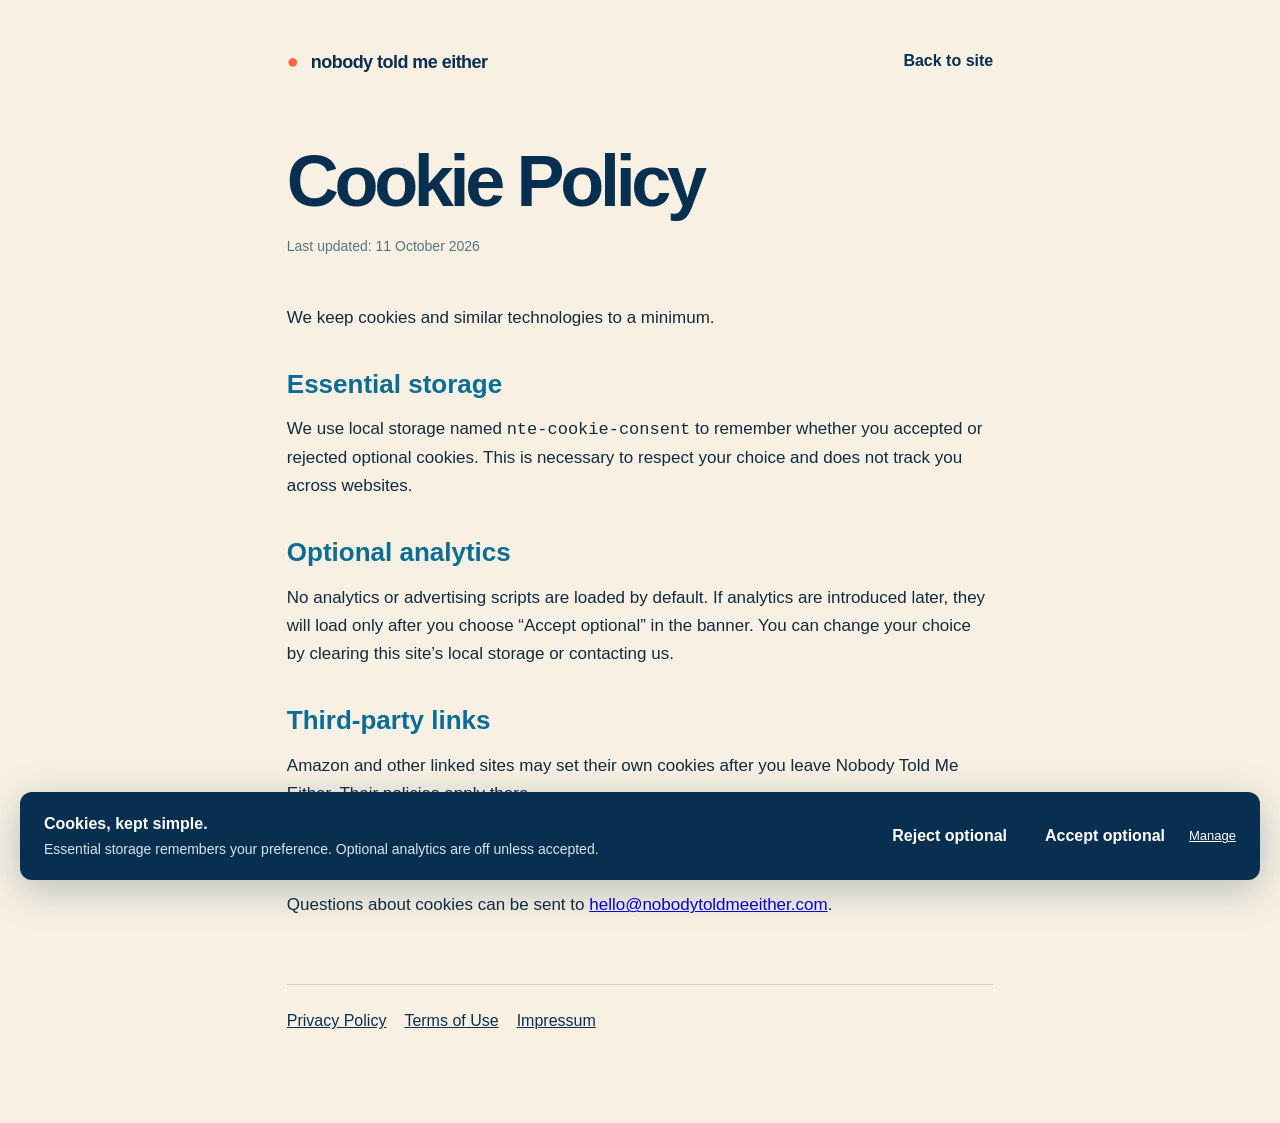
==== cookies.html @ db4ace08 "Add SEO, cookie consent and legal pages" ====
<!doctype html><html lang="en"><head><meta charset="UTF-8"><meta name="viewport" content="width=device-width,initial-scale=1"><meta name="description" content="Cookie Policy for Nobody Told Me Either."><title>Cookie Policy | Nobody Told Me Either</title><link rel="stylesheet" href="styles.css"><link rel="stylesheet" href="legal.css"></head><body class="legal"><main class="legal-shell"><div class="legal-top"><a class="brand" href="index.html"><span class="brand-mark">●</span> nobody told me either</a><a href="index.html">Back to site</a></div><h1>Cookie Policy</h1><p class="updated">Last updated: 11 October 2026</p><p>We keep cookies and similar technologies to a minimum.</p><h2>Essential storage</h2><p>We use local storage named <code>nte-cookie-consent</code> to remember whether you accepted or rejected optional cookies. This is necessary to respect your choice and does not track you across websites.</p><h2>Optional analytics</h2><p>No analytics or advertising scripts are loaded by default. If analytics are introduced later, they will load only after you choose “Accept optional” in the banner. You can change your choice by clearing this site’s local storage or contacting us.</p><h2>Third-party links</h2><p>Amazon and other linked sites may set their own cookies after you leave Nobody Told Me Either. Their policies apply there.</p><h2>Contact</h2><p>Questions about cookies can be sent to <a href="mailto:hello@nobodytoldmeeither.com">hello@nobodytoldmeeither.com</a>.</p><div class="legal-footer"><a href="privacy.html">Privacy Policy</a><a href="terms.html">Terms of Use</a><a href="impressum.html">Impressum</a></div></main><div class="cookie-banner" id="cookie-banner" hidden><div><strong>Cookies, kept simple.</strong><p>Essential storage remembers your preference. Optional analytics are off unless accepted.</p></div><div class="cookie-actions"><button data-consent="reject">Reject optional</button><button class="button button-orange" data-consent="accept">Accept optional</button><a href="cookies.html">Manage</a></div></div><script src="consent.js"></script></body></html>
---- styles.css ----
:root{--navy:#082f4f;--ink:#102b40;--sky:#0a9dca;--blue:#0b6c96;--orange:#ff6242;--cream:#f8f1e3;--green:#6eaf53;--yellow:#f6c74d;--line:rgba(8,47,79,.15)}*{box-sizing:border-box}html{scroll-behavior:smooth}body{margin:0;color:var(--ink);font-family:'DM Sans',sans-serif;background:var(--cream);font-size:16px;line-height:1.5}.nav-wrap{position:absolute;top:0;left:0;right:0;z-index:5}.nav{max-width:1240px;margin:auto;padding:26px 5vw;display:flex;align-items:center;justify-content:space-between}.brand{font-family:'Space Grotesk',sans-serif;color:white;text-decoration:none;font-weight:700;letter-spacing:-.03em;font-size:18px}.brand-mark{display:inline-block;color:var(--orange);font-size:20px;margin-right:8px}.nav-links{display:flex;gap:29px;align-items:center}.nav-links a{color:white;text-decoration:none;font-size:14px}.nav-links a:not(.nav-cta){opacity:.82}.nav-cta{background:var(--orange);padding:11px 18px;border-radius:999px;font-weight:700}.menu{display:none;background:none;border:1px solid rgba(255,255,255,.4);color:white;border-radius:99px;padding:8px 13px}.hero{min-height:720px;background:var(--sky);color:white;display:grid;grid-template-columns:1fr 1fr;align-items:center;padding:120px 6vw 70px;overflow:hidden;position:relative}.hero:after{content:'';position:absolute;inset:auto 0 0;height:42px;background:var(--cream);clip-path:polygon(0 100%,100% 15%,100% 100%)}.hero-copy{max-width:630px;position:relative;z-index:2}.eyebrow,.section-label{font-size:12px;font-weight:700;letter-spacing:.16em;text-transform:uppercase;margin:0 0 18px}.eyebrow-dot{display:inline-block;width:8px;height:8px;background:var(--orange);border-radius:50%;margin-right:8px}.hero h1{font:600 clamp(46px,6.1vw,82px)/.96 'Space Grotesk',sans-serif;letter-spacing:-.06em;margin:0 0 26px;max-width:700px}.hero h1 em,.closing em{font-style:normal;color:#ffd276}.lede{font-size:20px;line-height:1.45;max-width:540px;color:rgba(255,255,255,.88)}.hero-actions{display:flex;gap:24px;align-items:center;margin-top:33px}.button{display:inline-block;border-radius:999px;text-decoration:none;font-weight:700;padding:14px 22px;transition:transform .2s,box-shadow .2s}.button:hover{transform:translateY(-2px);box-shadow:0 8px 18px #0002}.button-primary{background:white;color:var(--navy)}.text-link{color:inherit;text-decoration:none;font-weight:700;border-bottom:1px solid currentColor;padding-bottom:4px}.text-link span{margin-left:7px}.hero-note{display:flex;gap:13px;align-items:center;color:rgba(255,255,255,.68);font-size:12px;margin-top:54px;text-transform:uppercase;letter-spacing:.08em}.rule{height:1px;width:32px;background:rgba(255,255,255,.4)}.hero-art{height:620px;display:flex;align-items:flex-end;justify-content:center;position:relative}.hero-art img{height:680px;max-width:100%;object-fit:contain;mix-blend-mode:multiply;position:relative;z-index:1;filter:saturate(1.06)}.art-glow{position:absolute;width:470px;height:470px;background:#f7cb6a55;border-radius:50%;right:4%;top:6%}.intro-band{background:var(--navy);color:white;padding:52px 7vw;display:grid;grid-template-columns:150px 1fr 140px;gap:32px;align-items:center}.section-label{color:#ffcf6b;margin:0}.intro-band p{font:500 clamp(24px,3vw,40px)/1.1 'Space Grotesk',sans-serif;letter-spacing:-.04em;max-width:840px;margin:0}.sun-stamp{justify-self:end;border:1px solid #ffcf6b;border-radius:50%;width:100px;height:100px;display:grid;place-items:center;text-align:center;color:#ffcf6b;font-size:11px;line-height:1.15;font-weight:700;letter-spacing:.1em;transform:rotate(10deg)}.section-pad{padding:110px 7vw}.section-heading{display:flex;justify-content:space-between;align-items:end;margin-bottom:44px}.section-heading h2,.book-copy h2,.closing h2{font:600 clamp(42px,5vw,70px)/.98 'Space Grotesk',sans-serif;letter-spacing:-.06em;margin:0}.heading-side{max-width:240px;margin:0;color:#486176}.tip-grid{display:grid;grid-template-columns:repeat(3,1fr);gap:18px}.tip-card{min-height:320px;padding:28px;border-radius:3px;display:flex;flex-direction:column}.tip-blue{background:#c7ecf2}.tip-orange{background:#ffaf6a}.tip-green{background:#b7d782}.tip-number{font:700 14px 'Space Grotesk';opacity:.6}.tip-card h3{font:600 33px/1 'Space Grotesk';letter-spacing:-.05em;margin:48px 0 14px}.tip-card p{max-width:300px;margin:0;font-size:16px}.tip-card a{margin-top:auto;color:inherit;font-weight:700;text-decoration:none;font-size:14px}.tip-card a span{margin-left:6px}.book-section{display:grid;grid-template-columns:minmax(280px,460px) 1fr;gap:10vw;background:#e8f1e8;align-items:center}.book-cover{background:#0c789b;padding:28px 28px 0;align-self:stretch;display:flex;align-items:flex-end;justify-content:center;overflow:hidden}.book-cover img{width:100%;max-width:390px;display:block;mix-blend-mode:multiply;transform:translateY(20px)}.book-copy h2 span{color:var(--blue)}.book-copy>p:not(.eyebrow):not(.small-note){font-size:19px;max-width:500px;margin:28px 0}.chapter-list{display:grid;grid-template-columns:1fr 1fr;gap:0;margin:32px 0;border-top:1px solid var(--line)}.chapter-list div{padding:12px 0;border-bottom:1px solid var(--line);display:flex;gap:16px}.chapter-list span{font-size:12px;color:#567384;width:32px}.chapter-list b{font-size:14px}.button-orange{background:var(--orange);color:white}.small-note{display:inline-block;font-size:12px;color:#567384;margin-left:16px}.author{display:grid;grid-template-columns:1.25fr .75fr;gap:12vw;background:#fffaf0}.author-quote{max-width:720px}.quote-mark{display:block;font:700 100px/.5 'Space Grotesk';color:var(--orange)}blockquote{font:500 clamp(32px,4vw,56px)/1.05 'Space Grotesk';letter-spacing:-.05em;margin:12px 0 24px}cite{font-style:normal;font-weight:700}.author-bio{padding-top:48px;max-width:320px}.author-bio p:not(.eyebrow){font-size:18px}.closing{padding:90px 7vw;background:var(--navy);color:white;display:flex;align-items:end;justify-content:space-between;gap:24px}.closing h2{font-size:clamp(46px,6vw,82px)}.button-light{background:#ffcf6b;color:var(--navy)}footer{background:var(--navy);border-top:1px solid #ffffff22;color:#b7c9d0;padding:24px 7vw;display:flex;justify-content:space-between;font-size:13px}footer a{color:white;text-decoration:none}@media(max-width:800px){.nav{padding:20px 6vw}.nav-links{display:none;position:absolute;top:70px;left:6vw;right:6vw;background:var(--navy);padding:18px;flex-direction:column;align-items:stretch;border-radius:12px}.nav-links.open{display:flex}.nav-links a{padding:9px}.menu{display:block}.hero{grid-template-columns:1fr;padding-top:115px;min-height:850px}.hero-art{height:350px;order:-1}.hero-art img{height:390px}.art-glow{width:270px;height:270px}.hero h1{font-size:52px}.lede{font-size:18px}.intro-band{grid-template-columns:1fr;gap:18px}.sun-stamp{justify-self:start}.section-pad{padding:75px 6vw}.section-heading{display:block}.heading-side{margin-top:18px}.tip-grid{grid-template-columns:1fr}.tip-card{min-height:260px}.book-section{grid-template-columns:1fr;gap:45px}.book-cover{min-height:430px}.book-cover img{max-width:320px}.author{grid-template-columns:1fr;gap:28px}.author-bio{padding-top:0}.closing{display:block}.closing .button{margin-top:35px}footer{flex-wrap:wrap;gap:12px}}
.book-cover{padding:0;align-items:stretch}.book-cover img{max-width:none;transform:none;mix-blend-mode:normal}

@media(max-width:800px){
  .hero-art img{width:min(72vw,300px);height:auto;max-width:none}
  .hero-art{height:380px}
  .hero-actions{gap:14px;align-items:flex-start}
  .hero-actions .button{padding:13px 18px}
  .hero-actions .text-link{font-size:14px;line-height:1.25;max-width:150px}
}
.cookie-banner{position:fixed;bottom:20px;left:20px;right:20px;z-index:10;background:var(--navy);color:#fff;padding:20px 24px;border-radius:12px;box-shadow:0 10px 40px #082f4f44;display:flex;justify-content:space-between;gap:20px;align-items:center}.cookie-banner p{font-size:14px;line-height:1.4;margin:4px 0 0;color:#d7e6eb}.cookie-actions{display:flex;gap:10px;align-items:center;flex-wrap:wrap}.cookie-actions button{border:0;background:transparent;color:#fff;padding:10px 14px;font:inherit;font-weight:700;cursor:pointer}.cookie-actions a{color:#fff;font-size:13px}.cookie-banner[hidden]{display:none}@media(max-width:700px){.cookie-banner{left:12px;right:12px;bottom:12px;display:block}.cookie-actions{margin-top:12px}}
---- legal.css ----
body.legal{background:#f8f1e3}.legal .legal-shell{max-width:860px;margin:0 auto;padding:46px 6vw 90px}.legal .legal-top{display:flex;justify-content:space-between;align-items:center;margin-bottom:70px}.legal .brand{color:#082f4f}.legal .legal-top a{color:#082f4f;text-decoration:none;font-weight:700}.legal h1{font:600 clamp(42px,6vw,72px)/.98 'Space Grotesk',sans-serif;letter-spacing:-.06em;color:#082f4f;margin:0 0 18px}.legal .updated{color:#567384;font-size:14px;margin-bottom:46px}.legal h2{font:600 26px/1.1 'Space Grotesk',sans-serif;color:#0b6c96;margin:38px 0 10px}.legal p,.legal li{font-size:17px;line-height:1.65}.legal ul{padding-left:22px}.legal .legal-footer{border-top:1px solid rgba(8,47,79,.15);margin-top:65px;padding-top:24px;display:flex;gap:18px;flex-wrap:wrap}.legal .legal-footer a{color:#082f4f}.legal .cookie-banner{position:fixed;bottom:20px;left:20px;right:20px;z-index:10;background:#082f4f;color:#fff;padding:20px 24px;border-radius:12px;box-shadow:0 10px 40px #082f4f44;display:flex;justify-content:space-between;gap:20px;align-items:center}.legal .cookie-banner p{font-size:14px;line-height:1.4;margin:4px 0 0;color:#d7e6eb}.cookie-actions{display:flex;gap:10px;align-items:center;flex-wrap:wrap}.cookie-actions button{border:0;background:transparent;color:#fff;padding:10px 14px;font:inherit;font-weight:700;cursor:pointer}.cookie-actions a{color:#fff;font-size:13px}.legal [hidden],.cookie-banner[hidden]{display:none}@media(max-width:700px){.legal .legal-top{margin-bottom:48px}.legal .legal-shell{padding-top:26px}.legal p,.legal li{font-size:16px}.legal .cookie-banner{left:12px;right:12px;bottom:12px;display:block}.cookie-actions{margin-top:12px}}
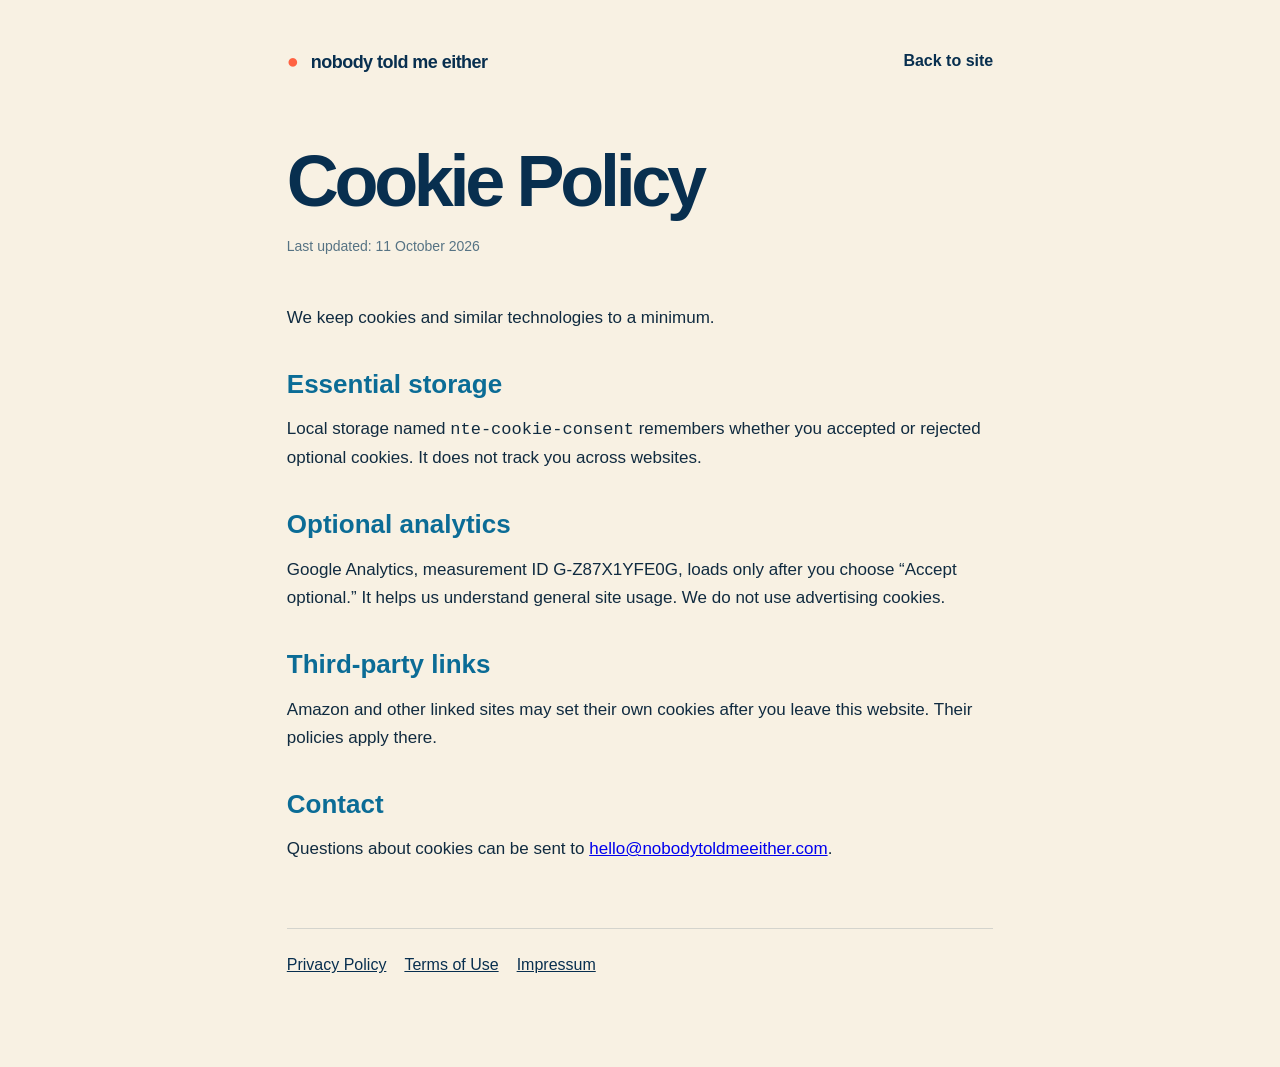
==== commit 5499ddb0: "Prevent legal pages from search indexing" ====
--- a/cookies.html
+++ b/cookies.html
@@ -1 +1,17 @@
-<!doctype html><html lang="en"><head><meta charset="UTF-8"><meta name="viewport" content="width=device-width,initial-scale=1"><meta name="description" content="Cookie Policy for Nobody Told Me Either."><title>Cookie Policy | Nobody Told Me Either</title><link rel="stylesheet" href="styles.css"><link rel="stylesheet" href="legal.css"></head><body class="legal"><main class="legal-shell"><div class="legal-top"><a class="brand" href="index.html"><span class="brand-mark">●</span> nobody told me either</a><a href="index.html">Back to site</a></div><h1>Cookie Policy</h1><p class="updated">Last updated: 11 October 2026</p><p>We keep cookies and similar technologies to a minimum.</p><h2>Essential storage</h2><p>We use local storage named <code>nte-cookie-consent</code> to remember whether you accepted or rejected optional cookies. This is necessary to respect your choice and does not track you across websites.</p><h2>Optional analytics</h2><p>No analytics or advertising scripts are loaded by default. If analytics are introduced later, they will load only after you choose “Accept optional” in the banner. You can change your choice by clearing this site’s local storage or contacting us.</p><h2>Third-party links</h2><p>Amazon and other linked sites may set their own cookies after you leave Nobody Told Me Either. Their policies apply there.</p><h2>Contact</h2><p>Questions about cookies can be sent to <a href="mailto:hello@nobodytoldmeeither.com">hello@nobodytoldmeeither.com</a>.</p><div class="legal-footer"><a href="privacy.html">Privacy Policy</a><a href="terms.html">Terms of Use</a><a href="impressum.html">Impressum</a></div></main><div class="cookie-banner" id="cookie-banner" hidden><div><strong>Cookies, kept simple.</strong><p>Essential storage remembers your preference. Optional analytics are off unless accepted.</p></div><div class="cookie-actions"><button data-consent="reject">Reject optional</button><button class="button button-orange" data-consent="accept">Accept optional</button><a href="cookies.html">Manage</a></div></div><script src="consent.js"></script></body></html>
+<!doctype html>
+<html lang="en"><head>
+  <meta charset="UTF-8"><meta name="viewport" content="width=device-width,initial-scale=1">
+  <meta name="robots" content="noindex,nofollow,nosnippet,noarchive">
+  <meta name="description" content="Cookie Policy for Nobody Told Me Either.">
+  <title>Cookie Policy | Nobody Told Me Either</title>
+  <link rel="stylesheet" href="styles.css"><link rel="stylesheet" href="legal.css">
+</head><body class="legal"><main class="legal-shell">
+  <div class="legal-top"><a class="brand" href="index.html"><span class="brand-mark">●</span> nobody told me either</a><a href="index.html">Back to site</a></div>
+  <h1>Cookie Policy</h1><p class="updated">Last updated: 11 October 2026</p>
+  <p>We keep cookies and similar technologies to a minimum.</p>
+  <h2>Essential storage</h2><p>Local storage named <code>nte-cookie-consent</code> remembers whether you accepted or rejected optional cookies. It does not track you across websites.</p>
+  <h2>Optional analytics</h2><p>Google Analytics, measurement ID G-Z87X1YFE0G, loads only after you choose “Accept optional.” It helps us understand general site usage. We do not use advertising cookies.</p>
+  <h2>Third-party links</h2><p>Amazon and other linked sites may set their own cookies after you leave this website. Their policies apply there.</p>
+  <h2>Contact</h2><p>Questions about cookies can be sent to <a href="mailto:hello@nobodytoldmeeither.com">hello@nobodytoldmeeither.com</a>.</p>
+  <div class="legal-footer"><a href="privacy.html">Privacy Policy</a><a href="terms.html">Terms of Use</a><a href="impressum.html">Impressum</a></div>
+</main><script src="consent.js"></script></body></html>
--- a/styles.css
+++ b/styles.css
@@ -2,8 +2,12 @@
 .book-cover{padding:0;align-items:stretch}.book-cover img{max-width:none;transform:none;mix-blend-mode:normal}
 
 @media(max-width:800px){
-  .hero-art img{width:min(72vw,300px);height:auto;max-width:none}
-  .hero-art{height:380px}
+  .hero-art{height:260px;margin:0 -6vw;width:calc(100% + 12vw)}
+  .hero-art img{width:100%;height:260px;max-width:none;object-fit:cover;object-position:center 23%}
+  .art-glow{display:none}
+  .hero-copy{max-width:none}
+  .hero h1{font-size:clamp(42px,12vw,54px);font-weight:700;line-height:.94;letter-spacing:-.065em;margin-bottom:20px}
+  .hero .lede{font-size:17px;line-height:1.35}
   .hero-actions{gap:14px;align-items:flex-start}
   .hero-actions .button{padding:13px 18px}
   .hero-actions .text-link{font-size:14px;line-height:1.25;max-width:150px}
